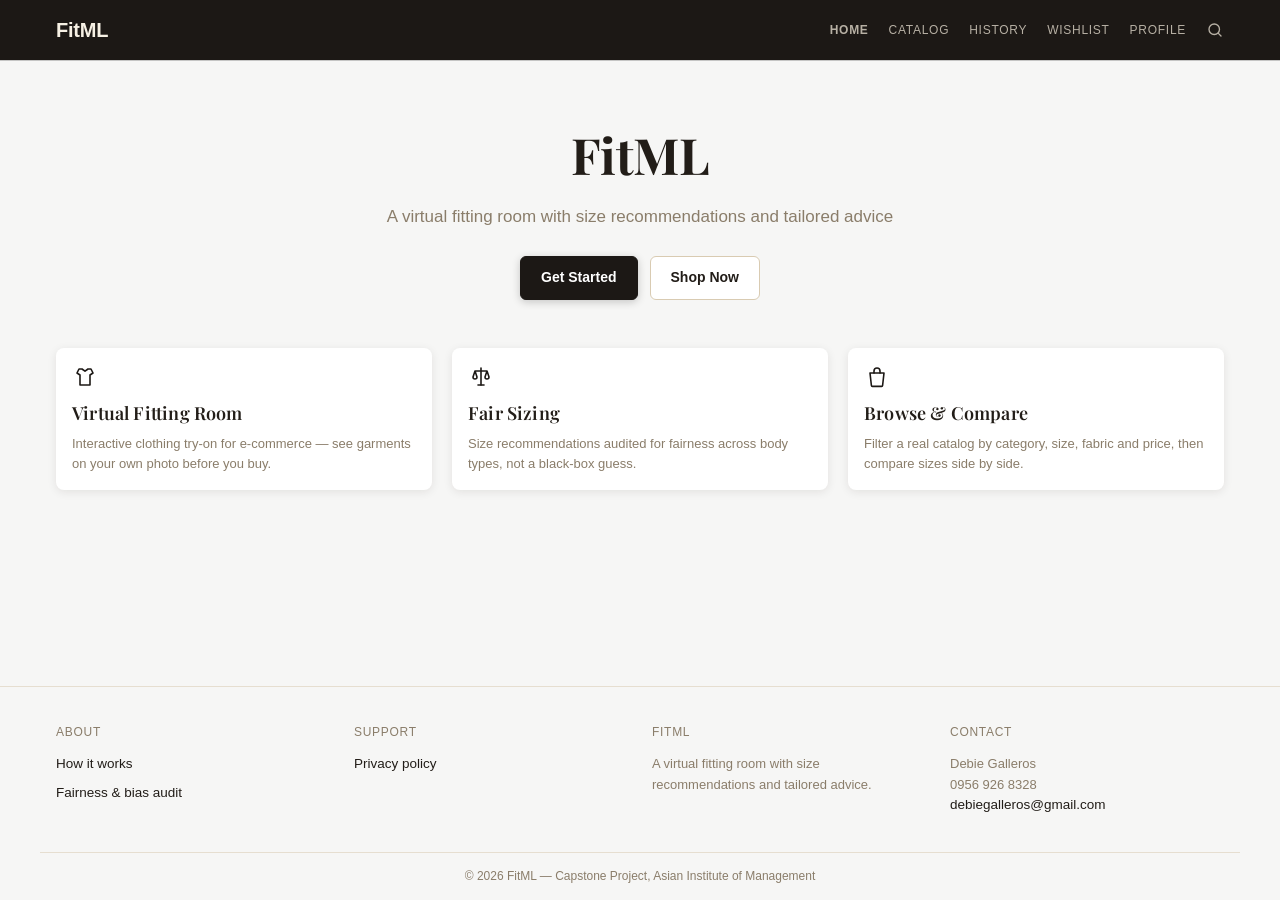
==== frontend/index.html @ 4f7b2091 "Nav polish: bold-not-maroon active state, icon-only search, reordered Active nav link (and the item-" ====
<!DOCTYPE html>
<html lang="en">
<head>
<meta charset="UTF-8">
<meta name="viewport" content="width=device-width, initial-scale=1.0">
<link rel="preconnect" href="https://fonts.googleapis.com">
<link rel="preconnect" href="https://fonts.gstatic.com" crossorigin>
<link href="https://fonts.googleapis.com/css2?family=Playfair+Display:ital,wght@0,600;0,700;1,500;1,600&display=swap" rel="stylesheet">
<title>FitML — Virtual Fitting Room</title>
<link rel="stylesheet" href="css/style.css?v=17">
</head>
<body data-page="landing">

<header class="site-header" id="site-header"></header>

<main>
  <section class="hero container">
    <h1>FitML</h1>
    <p class="tagline">A virtual fitting room with size recommendations and tailored advice</p>
    <div class="hero-actions">
      <a href="profile.html" class="btn btn-primary">Get Started</a>
      <a href="catalog.html" class="btn">Shop Now</a>
    </div>
  </section>

  <section class="container">
    <div class="feature-grid">
      <div class="card feature-card">
        <div class="icon" aria-hidden="true">
          <svg viewBox="0 0 24 24" fill="none" stroke="currentColor" stroke-width="1.6" stroke-linecap="round" stroke-linejoin="round"><path d="M6 4h3l3 2.2L15 4h3l2 4-3 2v10H7V10L4 8z"/></svg>
        </div>
        <h3>Virtual Fitting Room</h3>
        <p>Interactive clothing try-on for e-commerce — see garments on your own photo before you buy.</p>
      </div>
      <div class="card feature-card">
        <div class="icon" aria-hidden="true">
          <svg viewBox="0 0 24 24" fill="none" stroke="currentColor" stroke-width="1.6" stroke-linecap="round" stroke-linejoin="round"><path d="M12 3v17M6 6h12M6 6 4 12a2 2 0 0 0 4 0zM18 6l-2 6a2 2 0 0 0 4 0z"/><path d="M9 20h6"/></svg>
        </div>
        <h3>Fair Sizing</h3>
        <p>Size recommendations audited for fairness across body types, not a black-box guess.</p>
      </div>
      <div class="card feature-card">
        <div class="icon" aria-hidden="true">
          <svg viewBox="0 0 24 24" fill="none" stroke="currentColor" stroke-width="1.6" stroke-linecap="round" stroke-linejoin="round"><path d="M5 8h14l-1.4 12.5a1 1 0 0 1-1 .9H7.4a1 1 0 0 1-1-.9z"/><path d="M9 8V6a3 3 0 0 1 6 0v2"/></svg>
        </div>
        <h3>Browse &amp; Compare</h3>
        <p>Filter a real catalog by category, size, fabric and price, then compare sizes side by side.</p>
      </div>
    </div>
  </section>
</main>

<footer class="site-footer" id="site-footer"></footer>

<script src="js/api.js?v=17"></script>
<script src="js/state.js?v=17"></script>
<script src="js/nav.js?v=17"></script>
</body>
</html>
---- frontend/css/style.css ----
/* FitML — shared styles. Quiet-luxury look: near-white grey page background,
   white cards (no border, soft shadow), a charcoal/near-black header bar
   (light text) and deep-charcoal buttons, a maroon accent used sparingly for
   selection states (active swatch ring, selected size pill, recommended
   badge, active nav link) — never for price text, which stays charcoal.
   Upright Playfair Display for editorial headlines, clean sans for UI
   chrome. Reserved blue/amber stay separate for the fit-confidence box.
   Mobile-first. */

:root {
  --border: #e6ded0;
  --border-strong: #d9cbb2;
  --text: #221d18;
  --text-muted: #8a7d6a;
  --bg: #f6f6f5;
  --surface: #ffffff;
  --accent: #1c1815;
  --accent-dark: #000000;
  --accent-soft: #ece2ce;
  --maroon: #5c1a24;
  --maroon-dark: #45131b;
  --maroon-soft: #f2dde0;
  --maroon-light: #d98fa0;
  --header-bg: #1c1815;
  --header-text: #f6f0e4;
  --header-text-muted: #b7b0a4;
  --blue-bg: #e6f0fb;
  --blue-border: #bcd7ff;
  --blue-text: #1746a2;
  --amber-bg: #fff8e6;
  --amber-border: #ffe2a8;
  --amber-text: #7a5b00;
  --label-color: #8a7d6a;
  --label-size: 12px;
  --label-tracking: 0.06em;
  --label-weight: 500;
  --price-color: var(--text);
  --radius: 6px;
  --radius-lg: 8px;
  --shadow-sm: 0 1px 3px rgba(38, 26, 14, 0.07);
  --shadow-md: 0 2px 10px rgba(38, 26, 14, 0.09);
  --shadow-hover: 0 10px 24px rgba(38, 26, 14, 0.15);
  --gap: 16px;
  --max-width: 1200px;
  --font-serif: "Playfair Display", Georgia, "Times New Roman", serif;
}

* { box-sizing: border-box; }

html, body {
  margin: 0;
  padding: 0;
  overflow-x: hidden;
}

body {
  font-family: -apple-system, BlinkMacSystemFont, "Segoe UI", Roboto, Helvetica, Arial, sans-serif;
  color: var(--text);
  background: var(--bg);
  line-height: 1.55;
  min-height: 100vh;
  display: flex;
  flex-direction: column;
}

a { color: var(--accent); text-decoration: none; }
a:hover { text-decoration: underline; }

.container {
  max-width: var(--max-width);
  margin: 0 auto;
  padding: 0 16px;
  width: 100%;
}

/* ---------------------------------------------------------------- header */

.site-header {
  background: var(--header-bg);
  box-shadow: 0 1px 0 rgba(0, 0, 0, 0.2);
  position: sticky;
  top: 0;
  z-index: 50;
}

.header-inner {
  display: flex;
  align-items: center;
  justify-content: space-between;
  height: 60px;
}

.brand {
  font-weight: 800;
  font-size: 20px;
  letter-spacing: -0.01em;
  color: var(--header-text);
}
.brand:hover { text-decoration: none; }

.header-right {
  display: flex;
  align-items: center;
  justify-content: flex-end;
  gap: 12px;
}

.main-nav {
  display: none;
  gap: 20px;
  align-items: center;
}

.main-nav a {
  color: var(--header-text-muted);
  font-size: var(--label-size);
  font-weight: var(--label-weight);
  text-transform: uppercase;
  letter-spacing: var(--label-tracking);
  transition: color 0.12s ease;
}
.main-nav a:hover { color: var(--header-text); }
.nav-search-toggle {
  display: flex;
  align-items: center;
  justify-content: center;
  background: none;
  border: none;
  cursor: pointer;
  padding: 0;
  color: var(--header-text-muted);
  transition: color 0.12s ease;
}
.nav-search-toggle:hover { color: var(--header-text); }

.main-nav a.active {
  color: var(--header-text-muted);
  font-weight: 700;
}

.nav-toggle {
  border: 1px solid rgba(255, 255, 255, 0.25);
  background: none;
  color: var(--header-text);
  border-radius: var(--radius);
  font-size: 18px;
  padding: 6px 10px;
  cursor: pointer;
  min-height: 44px;
  min-width: 44px;
}

.nav-search-wrap {
  display: inline-flex;
  align-items: center;
}
.nav-search-inline {
  display: none;
  align-items: center;
  gap: 6px;
}
.nav-search-wrap.open .nav-search-toggle { display: none; }
.nav-search-wrap.open .nav-search-inline { display: flex; }
.nav-search-inline input {
  width: 140px;
  border: none;
  border-bottom: 1px solid rgba(255, 255, 255, 0.3);
  font-size: 13px;
  padding: 4px 2px;
  background: none;
  color: var(--header-text);
}
.nav-search-inline input::placeholder { color: var(--header-text-muted); }
.nav-search-inline input:focus { outline: none; border-bottom-color: var(--header-text); }
.nav-search-inline .search-close {
  border: none;
  background: none;
  font-size: 16px;
  line-height: 1;
  cursor: pointer;
  color: var(--header-text-muted);
  padding: 4px;
}
.nav-search-inline .search-close:hover { color: var(--header-text); }

.mobile-nav {
  display: none;
  flex-direction: column;
  border-top: 1px solid rgba(255, 255, 255, 0.14);
  padding: 8px 16px 16px;
}
.mobile-nav.open { display: flex; }

.mobile-nav a {
  padding: 10px 0;
  color: var(--header-text-muted);
  font-size: var(--label-size);
  font-weight: var(--label-weight);
  text-transform: uppercase;
  letter-spacing: var(--label-tracking);
  border-bottom: 1px solid rgba(255, 255, 255, 0.14);
  min-height: 44px;
  display: flex;
  align-items: center;
}
.mobile-nav a:last-child { border-bottom: none; }
.mobile-nav a.active { color: var(--header-text-muted); font-weight: 700; }

@media (min-width: 768px) {
  .main-nav { display: flex; align-items: center; }
  .nav-toggle { display: none; }
  .mobile-nav { display: none !important; }
}

/* ---------------------------------------------------------------- footer */

.site-footer {
  margin-top: auto;
  border-top: 1px solid var(--border);
  padding: 36px 0 0;
}

.footer-grid {
  display: grid;
  grid-template-columns: 1fr;
  gap: 24px;
  padding-bottom: 28px;
}
@media (min-width: 640px) {
  .footer-grid { grid-template-columns: repeat(2, 1fr); }
}
@media (min-width: 1000px) {
  .footer-grid { grid-template-columns: repeat(4, 1fr); }
}

.footer-col h4 {
  font-size: var(--label-size);
  font-weight: var(--label-weight);
  text-transform: uppercase;
  letter-spacing: var(--label-tracking);
  color: var(--label-color);
  margin: 0 0 12px;
}
.footer-col a {
  display: block;
  color: var(--text);
  font-size: 13.5px;
  margin-bottom: 8px;
}
.footer-col p {
  color: var(--text-muted);
  font-size: 13px;
  margin: 0;
  line-height: 1.6;
}

.footer-bottom {
  border-top: 1px solid var(--border);
  padding: 14px;
  color: var(--text-muted);
  font-size: 12px;
  text-align: center;
}

main { flex: 1; }

/* ------------------------------------------------------------------ card */

.card {
  background: var(--surface);
  border: none;
  border-radius: var(--radius-lg);
  box-shadow: var(--shadow-md);
  padding: 18px;
}

/* ---------------------------------------------------------------- button */

.btn {
  display: inline-flex;
  align-items: center;
  justify-content: center;
  gap: 6px;
  border: 1px solid var(--border-strong);
  background: var(--surface);
  color: var(--text);
  border-radius: var(--radius);
  padding: 10px 20px;
  font-size: 14px;
  font-weight: 600;
  cursor: pointer;
  min-height: 44px;
  text-decoration: none;
  transition: transform 0.12s ease, box-shadow 0.12s ease, background-color 0.12s ease, border-color 0.12s ease;
}
.btn:hover {
  border-color: var(--text-muted);
  text-decoration: none;
  transform: translateY(-1px);
  box-shadow: var(--shadow-sm);
}

.btn-primary {
  background: var(--accent);
  border-color: var(--accent);
  color: #fff;
  box-shadow: 0 2px 8px rgba(0, 0, 0, 0.2);
}
.btn-primary:hover {
  background: var(--accent-dark);
  border-color: var(--accent-dark);
  box-shadow: 0 6px 16px rgba(0, 0, 0, 0.28);
}

.btn-block { width: 100%; }

.btn:disabled {
  opacity: 0.55;
  cursor: not-allowed;
  transform: none;
}

/* ------------------------------------------------------------------ hero */

.hero {
  text-align: center;
  padding: 56px 16px 44px;
}
.hero h1 {
  font-family: var(--font-serif);
  font-size: 38px;
  font-weight: 700;
  letter-spacing: -0.01em;
  margin: 0 0 10px;
}
.hero p.tagline {
  font-size: 17px;
  color: var(--text-muted);
  max-width: 560px;
  margin: 0 auto 26px;
}
.hero-actions {
  display: flex;
  gap: 12px;
  justify-content: center;
  flex-wrap: wrap;
}

@media (min-width: 768px) {
  .hero h1 { font-size: 50px; }
}

/* ------------------------------------------------------------ feature grid */

.feature-grid {
  display: grid;
  grid-template-columns: 1fr;
  gap: 16px;
  padding: 4px 0 48px;
}

@media (min-width: 768px) {
  .feature-grid { grid-template-columns: repeat(3, 1fr); gap: 20px; }
}

.feature-card {
  text-align: left;
  padding: 16px;
}
.feature-card .icon {
  color: var(--accent);
  width: 26px;
  height: 26px;
  display: flex;
  align-items: center;
  justify-content: center;
  margin-bottom: 10px;
}
.feature-card .icon svg { width: 24px; height: 24px; display: block; }
.feature-card h3 {
  margin: 0 0 6px;
  font-family: var(--font-serif);
  font-size: 18px;
  font-weight: 600;
  letter-spacing: 0.01em;
}
.feature-card p { margin: 0; color: var(--text-muted); font-size: 13px; line-height: 1.55; }


/* --------------------------------------------------------------- sections */

.section {
  padding: 16px 0 32px;
}
.section h2 {
  font-family: var(--font-serif);
  font-size: 21px;
  font-weight: 700;
  letter-spacing: 0.01em;
  margin-bottom: 10px;
}
.section p {
  font-size: 14px;
  line-height: 1.6;
  color: var(--text);
}
.section-list {
  margin: 10px 0 0;
  padding-left: 20px;
}
.section-list li {
  font-size: 14px;
  line-height: 1.6;
  color: var(--text);
  margin-bottom: 5px;
}
.section + .section {
  border-top: 1px solid var(--border);
}

/* ------------------------------------------------------------- about bands */

.about-band { background: var(--bg); }
.about-band-alt { background: var(--surface); }
.about-band .section { padding: 40px 0; }
.about-band .section + .section { border-top: none; }

.pull-stat {
  display: flex;
  align-items: baseline;
  gap: 16px;
  margin: 18px 0 6px;
  flex-wrap: wrap;
}
.pull-stat-num {
  font-family: var(--font-serif);
  font-weight: 700;
  font-size: 24px;
  color: var(--maroon);
  line-height: 1;
}
.pull-stat-label {
  font-size: 13px;
  color: var(--text-muted);
  max-width: 320px;
}
@media (min-width: 768px) {
  .pull-stat-num { font-size: 30px; }
}

/* ----------------------------------------------------------------- forms */

.profile-section {
  max-width: 720px;
  margin: 0 auto;
}
.profile-section h2 { font-size: 18px; margin-bottom: 6px; }
.profile-section > p { font-size: 12.5px; margin: 0 0 16px; }
.profile-section .field label { font-size: 12px; }
.profile-section .field input,
.profile-section .field select { font-size: 13px; min-height: 44px; }
.profile-section .hint { font-size: 11.5px; }
.profile-section .btn { font-size: 13px; padding: 8px 16px; min-height: 44px; }
.profile-section .consent-note { font-size: 11.5px; }

.form-section {
  border: none;
  padding: 0;
  margin: 0 0 14px;
  min-width: 0;
}
.form-section legend {
  display: block;
  font-size: var(--label-size);
  font-weight: var(--label-weight);
  text-transform: uppercase;
  letter-spacing: var(--label-tracking);
  color: var(--label-color);
  width: 100%;
  padding-bottom: 5px;
  margin-bottom: 10px;
  border-bottom: 1px solid var(--border);
}

.visually-hidden {
  position: absolute;
  width: 1px;
  height: 1px;
  overflow: hidden;
  clip: rect(0 0 0 0);
  white-space: nowrap;
}

.field {
  margin-bottom: 10px;
}
.field label {
  display: block;
  font-size: 13px;
  font-weight: 600;
  margin-bottom: 4px;
}
.field .hint {
  display: block;
  font-weight: 400;
  color: var(--text-muted);
  font-size: 12px;
  margin-top: 3px;
}
.field input[type="text"],
.field input[type="number"],
.field select,
.field textarea {
  width: 100%;
  padding: 10px 14px;
  border: 1px solid var(--border-strong);
  border-radius: var(--radius);
  font-size: 14px;
  min-height: 44px;
  background: var(--surface);
  color: var(--text);
}
.field input:focus, .field select:focus, .field textarea:focus {
  outline: 2px solid var(--accent);
  outline-offset: 1px;
}

.field-row {
  display: grid;
  grid-template-columns: 1fr;
  gap: 10px;
}
.field-row.two-col { grid-template-columns: 1fr 1fr; }
@media (min-width: 640px) {
  .field-row { gap: 14px; }
  .field-row.three-col { grid-template-columns: 1fr 1fr 1fr; }
}

.toggle-group {
  display: flex;
  border: 1px solid var(--border-strong);
  border-radius: var(--radius);
  overflow: hidden;
  width: fit-content;
  margin-bottom: 12px;
}
.toggle-group button {
  border: none;
  background: var(--surface);
  padding: 8px 16px;
  font-size: 12.5px;
  font-weight: 600;
  cursor: pointer;
  min-height: 44px;
  color: var(--text-muted);
}
.toggle-group button.active {
  background: var(--accent);
  color: #fff;
}

.unit-toggle {
  display: inline-flex;
  border: 1px solid var(--border-strong);
  border-radius: 999px;
  overflow: hidden;
  margin-left: 8px;
  vertical-align: middle;
}
.unit-toggle button {
  border: none;
  background: var(--surface);
  padding: 2px 10px;
  font-size: 10.5px;
  font-weight: 600;
  color: var(--text-muted);
  cursor: pointer;
}
.unit-toggle button.active {
  background: var(--accent-soft);
  color: var(--accent);
}

.photo-upload-actions {
  display: flex;
  gap: 10px;
  flex-wrap: wrap;
  justify-content: center;
}
.photo-upload-actions .btn { flex: 1 1 auto; min-width: 140px; }
.file-drop input[type="file"] { display: none; }

.checkbox-row {
  display: flex;
  flex-direction: row;
  flex-wrap: nowrap;
  align-items: center;
  gap: 8px;
  margin-top: 4px;
}
.checkbox-row input { margin: 0; width: 18px; height: 18px; flex-shrink: 0; accent-color: var(--accent); }
.checkbox-row label { display: inline; font-size: 13px; font-weight: 400; margin: 0; }

.file-drop {
  border: 1px dashed var(--border-strong);
  border-radius: var(--radius);
  padding: 12px;
  text-align: center;
  background: var(--bg);
}
.file-drop img.preview {
  max-width: 100%;
  max-height: 280px;
  border-radius: var(--radius);
  margin-top: 12px;
}

.error-text {
  color: #b42318;
  font-size: 13px;
  margin-top: 8px;
}
.success-text {
  color: #067647;
  font-size: 13px;
  margin-top: 8px;
}

.consent-note {
  font-size: 11.5px;
  color: var(--text-muted);
  background: var(--bg);
  border: 1px solid var(--border);
  border-radius: var(--radius);
  padding: 8px 10px;
  margin-bottom: 10px;
}

.accordion-section + .checkbox-row,
.accordion-section + .consent-note {
  margin-top: 12px;
}

/* --------------------------------------------------------------- catalog */

.catalog-layout {
  padding: 20px 0 48px;
}

.category-tabs {
  display: flex;
  gap: 14px;
  overflow-x: auto;
  white-space: nowrap;
  padding-bottom: 10px;
  margin-bottom: 12px;
  border-bottom: 1px solid var(--border);
  -webkit-overflow-scrolling: touch;
  scrollbar-width: none;
}
.category-tabs::-webkit-scrollbar { display: none; }
.category-tab {
  background: none;
  border: none;
  padding: 4px 0;
  font-size: 11px;
  font-weight: var(--label-weight);
  text-transform: uppercase;
  letter-spacing: 0.04em;
  color: var(--label-color);
  cursor: pointer;
  flex-shrink: 0;
}
.category-tab.active {
  color: var(--text);
  font-weight: 700;
  border-bottom: 2px solid var(--text);
}

.catalog-gender-nav {
  display: flex;
  gap: 18px;
  padding: 12px 16px;
}
.gender-tab {
  background: none;
  border: none;
  padding: 2px 0;
  font-size: 12px;
  font-weight: 700;
  text-transform: uppercase;
  letter-spacing: var(--label-tracking);
  color: var(--label-color);
  cursor: pointer;
}
.gender-tab.active { color: var(--text); }

.catalog-toolbar {
  display: flex;
  align-items: center;
  justify-content: space-between;
  margin-bottom: 14px;
  gap: 12px;
  flex-wrap: wrap;
}
.toolbar-left {
  display: flex;
  align-items: center;
  gap: 16px;
}
.filter-order-link {
  background: none;
  border: none;
  padding: 0;
  cursor: pointer;
  font-size: var(--label-size);
  font-weight: var(--label-weight);
  text-transform: uppercase;
  letter-spacing: var(--label-tracking);
  color: var(--label-color);
  text-decoration: underline;
}
.item-count {
  font-size: 12px;
  color: var(--text-muted);
}

.density-toggle {
  display: flex;
  gap: 2px;
  border: 1px solid var(--border-strong);
  border-radius: var(--radius);
  padding: 3px;
}
.density-btn {
  border: none;
  background: none;
  width: 32px;
  height: 32px;
  border-radius: 4px;
  display: flex;
  align-items: center;
  justify-content: center;
  color: var(--text-muted);
  cursor: pointer;
}
.density-btn svg { width: 15px; height: 15px; }
.density-btn:hover { background: var(--bg); }
.density-btn.active { background: var(--accent-soft); color: var(--accent); }

.catalog-grid {
  display: grid;
  grid-template-columns: repeat(2, 1fr);
  gap: 10px;
}
@media (min-width: 900px) {
  .catalog-grid { grid-template-columns: repeat(3, 1fr); gap: 12px; }
}
@media (min-width: 1280px) {
  .catalog-grid { grid-template-columns: repeat(4, 1fr); gap: 14px; }
}
@media (min-width: 640px) {
  .catalog-grid.density-1 { grid-template-columns: repeat(1, 1fr) !important; }
  .catalog-grid.density-2 { grid-template-columns: repeat(2, 1fr) !important; }
  .catalog-grid.density-4 { grid-template-columns: repeat(4, 1fr) !important; }
  .catalog-grid.density-1 .item-card { max-width: 420px; margin: 0 auto; width: 100%; }
}

.item-card {
  position: relative;
  display: flex;
  flex-direction: column;
  overflow: hidden;
  padding: 0;
  transition: transform 0.15s ease, box-shadow 0.15s ease;
}
.item-card:hover {
  transform: translateY(-2px);
  box-shadow: var(--shadow-hover);
}
.item-card .thumb-wrap {
  position: relative;
  width: 100%;
  aspect-ratio: 4 / 5;
  background: var(--surface);
  overflow: hidden;
}
.item-card .thumb-silhouette {
  position: absolute;
  inset: 0;
  width: 100%;
  height: 100%;
  object-fit: contain;
  padding: 6%;
  box-sizing: border-box;
  opacity: 0;
  transition: opacity 0.15s ease;
}
.item-card .thumb-wrap.showing-cutout .thumb-silhouette { opacity: 1; }
.item-card .thumb {
  position: relative;
  z-index: 1;
  display: block;
  width: 100%;
  height: 100%;
  object-fit: contain;
  padding: 8%;
  box-sizing: border-box;
}
.item-card .thumb-wrap.showing-cutout .thumb {
  padding: 6%;
  background: transparent;
}
.wishlist-heart {
  position: absolute;
  top: 10px;
  right: 10px;
  z-index: 2;
  width: 30px;
  height: 30px;
  border: none;
  border-radius: 50%;
  background: rgba(255, 255, 255, 0.85);
  color: var(--text-muted);
  font-size: 16px;
  display: flex;
  align-items: center;
  justify-content: center;
  cursor: pointer;
  box-shadow: var(--shadow-sm);
}
.wishlist-heart.active { color: #c0392b; }
.item-card .item-body {
  padding: 10px 12px 12px;
  display: flex;
  flex-direction: column;
  gap: 4px;
  flex: 1;
}
.item-card .brand-name {
  font-size: 11px;
  font-weight: var(--label-weight);
  text-transform: uppercase;
  letter-spacing: var(--label-tracking);
  color: var(--label-color);
}
.title-row {
  display: flex;
  align-items: flex-start;
  justify-content: space-between;
  gap: 8px;
}
.item-card .product-name {
  font-size: 12.5px;
  font-weight: 600;
  line-height: 1.35;
  color: var(--text);
  flex: 1;
  display: -webkit-box;
  -webkit-line-clamp: 2;
  -webkit-box-orient: vertical;
  overflow: hidden;
}
@media (min-width: 640px) {
  .item-card .product-name { -webkit-line-clamp: 1; }
}
.item-card .fabric-desc {
  font-size: 11px;
  color: var(--text-muted);
}
.item-card .price {
  font-size: 12.5px;
  font-weight: 700;
  margin-top: 2px;
  color: var(--price-color);
}
.item-card .price-was {
  color: var(--text-muted);
  text-decoration: line-through;
  font-weight: 500;
  margin-right: 6px;
}
.expand-btn {
  flex-shrink: 0;
  width: 24px;
  height: 24px;
  border: 1px solid var(--border-strong);
  border-radius: 50%;
  background: var(--surface);
  color: var(--text);
  font-size: 15px;
  line-height: 1;
  display: flex;
  align-items: center;
  justify-content: center;
  cursor: pointer;
}
.expand-btn:hover { background: var(--bg); }

.details-panel {
  border-top: 1px solid var(--border);
  padding: 4px 12px 12px;
}
.details-fixed { padding: 10px 2px 4px; }
.details-fixed h4 {
  font-size: var(--label-size);
  font-weight: var(--label-weight);
  text-transform: uppercase;
  letter-spacing: var(--label-tracking);
  color: var(--label-color);
  margin: 0 0 8px;
}
.details-panel .accordion-panel-inner p {
  font-size: 13px;
  line-height: 1.55;
  color: var(--text);
  margin: 0 0 8px;
}
.details-panel .accordion-panel-inner p:last-child { margin-bottom: 0; }

.size-chart-table {
  width: 100%;
  border-collapse: collapse;
  font-size: 12.5px;
}
.size-chart-table th, .size-chart-table td {
  text-align: left;
  padding: 6px 8px;
  border-bottom: 1px solid var(--border);
}
.size-chart-table th {
  color: var(--label-color);
  font-weight: var(--label-weight);
  text-transform: uppercase;
  font-size: 10.5px;
  letter-spacing: var(--label-tracking);
}
.item-card .size-chips {
  display: flex;
  flex-wrap: wrap;
  gap: 4px;
  margin: 4px 0;
}
.chip {
  font-size: 10px;
  font-weight: 600;
  border: 1px solid var(--border);
  background: var(--bg);
  border-radius: 999px;
  padding: 2px 8px;
  color: var(--text-muted);
}
.item-card .btn { margin-top: 8px; }

.empty-state {
  grid-column: 1 / -1;
  text-align: center;
  color: var(--text-muted);
  padding: 40px 16px;
}

/* ------------------------------------------------------------ swatch dots */

.swatch-row {
  display: flex;
  flex-wrap: wrap;
  gap: 6px;
  margin-top: 4px;
}
.swatch-dot {
  width: 17px;
  height: 17px;
  border-radius: 50%;
  background: var(--swatch-color, #ccc);
  border: 2px solid var(--surface);
  box-shadow: 0 0 0 1px var(--border-strong);
  cursor: pointer;
  padding: 0;
  flex-shrink: 0;
}
.swatch-dot.active { box-shadow: 0 0 0 2px var(--maroon); }

/* ------------------------------------------------------- filter drawer */

.drawer-overlay {
  position: fixed;
  inset: 0;
  background: rgba(0, 0, 0, 0.35);
  z-index: 90;
  display: none;
}
.drawer-overlay.open { display: block; }

.filters-drawer {
  position: fixed;
  top: 0;
  right: 0;
  bottom: 0;
  width: 90%;
  max-width: 400px;
  background: var(--surface);
  z-index: 95;
  display: flex;
  flex-direction: column;
  transform: translateX(100%);
  transition: transform 0.25s ease;
  box-shadow: -8px 0 28px rgba(0, 0, 0, 0.15);
}
.filters-drawer.open { transform: translateX(0); }

.drawer-header {
  display: flex;
  align-items: center;
  justify-content: space-between;
  padding: 16px 20px;
  border-bottom: 1px solid var(--border);
  flex-shrink: 0;
}
.drawer-header h3 { margin: 0; font-size: 16px; font-weight: 700; }
.drawer-header .drawer-close {
  border: none;
  background: var(--bg);
  width: 34px;
  height: 34px;
  border-radius: 50%;
  font-size: 17px;
  line-height: 1;
  cursor: pointer;
  display: flex;
  align-items: center;
  justify-content: center;
}

.drawer-body {
  flex: 1;
  overflow-y: auto;
  padding: 6px 20px;
}

.drawer-footer {
  flex-shrink: 0;
  padding: 14px 20px 18px;
  border-top: 1px solid var(--border);
  text-align: center;
}
.drawer-footer .clear-filters-link {
  display: block;
  width: 100%;
  background: none;
  border: none;
  color: var(--text-muted);
  font-size: 13px;
  font-weight: 600;
  text-decoration: underline;
  cursor: pointer;
  padding: 12px 0 0;
}

.accordion-section {
  border-bottom: 1px solid var(--border);
}
.accordion-header {
  width: 100%;
  display: flex;
  align-items: center;
  justify-content: space-between;
  background: none;
  border: none;
  padding: 14px 0;
  font-size: var(--label-size);
  font-weight: var(--label-weight);
  text-transform: uppercase;
  letter-spacing: var(--label-tracking);
  color: var(--label-color);
  cursor: pointer;
}
.accordion-header .chev { color: var(--text-muted); transition: transform 0.2s ease; font-size: 11px; }
.accordion-section.open .accordion-header .chev { transform: rotate(180deg); }

.accordion-panel {
  max-height: 0;
  overflow: hidden;
  transition: max-height 0.25s ease;
}
.accordion-section.open .accordion-panel { max-height: 600px; }
.accordion-panel-inner { padding: 2px 0 16px; }

.radio-line {
  display: flex;
  align-items: center;
  gap: 8px;
  font-size: 13px;
  padding: 5px 0;
  cursor: pointer;
}
.radio-line input { accent-color: var(--accent); }

.pill-group {
  display: flex;
  flex-wrap: wrap;
  gap: 8px;
}
.pill {
  border: 1px solid var(--border-strong);
  background: var(--surface);
  border-radius: 999px;
  padding: 6px 15px;
  font-size: 12.5px;
  font-weight: 600;
  cursor: pointer;
  min-height: 34px;
  transition: background-color 0.12s ease, border-color 0.12s ease, color 0.12s ease;
}
.pill.active {
  background: var(--maroon-soft);
  border-color: var(--maroon);
  color: var(--maroon);
}

.drawer-select {
  width: 100%;
  padding: 10px 14px;
  border: 1px solid var(--border-strong);
  border-radius: var(--radius);
  font-size: 13.5px;
  min-height: 44px;
  background: var(--surface);
  color: var(--text);
}

.color-swatch-grid {
  display: grid;
  grid-template-columns: repeat(2, 1fr);
  gap: 6px;
}
.color-option {
  display: flex;
  align-items: center;
  gap: 10px;
  padding: 8px 10px;
  border: 1px solid transparent;
  border-radius: var(--radius);
  cursor: pointer;
  font-size: 12px;
  font-weight: 600;
  color: var(--text);
  background: none;
  text-align: left;
}
.color-option:hover { background: var(--bg); }
.color-option.selected {
  background: var(--maroon-soft);
  border-color: var(--maroon);
  color: var(--maroon);
}
.color-option .swatch-box {
  width: 19px;
  height: 19px;
  border-radius: 5px;
  background: var(--swatch-color, #ccc);
  box-shadow: 0 0 0 1px var(--border-strong);
  flex-shrink: 0;
}

.price-range-inputs {
  display: grid;
  grid-template-columns: 1fr 1fr;
  gap: 10px;
}
.price-range-inputs input {
  width: 100%;
  padding: 10px 14px;
  border: 1px solid var(--border-strong);
  border-radius: var(--radius);
  font-size: 13.5px;
  min-height: 44px;
  background: var(--surface);
  color: var(--text);
}

/* ------------------------------------------------------------- utilities */

.text-muted { color: var(--text-muted); }
.mt-0 { margin-top: 0; }
.center { text-align: center; }
.loading { color: var(--text-muted); padding: 32px; text-align: center; }

/* -------------------------------------------------------------- item detail */

.item-detail { padding: 20px 0 56px; }
.item-detail-grid {
  display: grid;
  grid-template-columns: 1fr;
  gap: 24px;
}
@media (min-width: 900px) {
  .item-detail-grid { grid-template-columns: 1fr 1fr; gap: 40px; align-items: start; }
}

.item-hero-wrap {
  position: relative;
  background: #ffffff;
  overflow: hidden;
  aspect-ratio: 3 / 4;
}
.item-hero-wrap img {
  position: absolute;
  inset: 0;
  width: 100%;
  height: 100%;
  object-fit: contain;
  padding: 6%;
  box-sizing: border-box;
}
.item-hero-wrap .item-hero-silhouette { opacity: 0; }
.item-hero-wrap.showing-cutout .item-hero-silhouette { opacity: 1; }
.item-hero-loading {
  position: absolute;
  inset: 0;
  display: flex;
  align-items: center;
  justify-content: center;
  background: rgba(251, 251, 250, 0.85);
  font-size: 13px;
  color: var(--text-muted);
  text-align: center;
  padding: 20px;
}

.item-swatch-row { display: flex; gap: 8px; margin-top: 12px; flex-wrap: wrap; }

.item-info .brand-name {
  font-size: var(--label-size);
  font-weight: var(--label-weight);
  text-transform: uppercase;
  letter-spacing: var(--label-tracking);
  color: var(--label-color);
}
.item-info h1 { font-size: 21px; font-weight: 700; margin: 6px 0 8px; letter-spacing: -0.01em; }
.item-info .price { font-size: 17px; font-weight: 700; color: var(--price-color); margin-bottom: 12px; }
.item-info .meta-line { font-size: 13px; color: var(--text-muted); margin-bottom: 4px; }
.item-info .description { font-size: 13.5px; line-height: 1.6; margin: 14px 0; color: var(--text); }

.size-select-label {
  font-size: var(--label-size);
  font-weight: var(--label-weight);
  text-transform: uppercase;
  letter-spacing: var(--label-tracking);
  color: var(--label-color);
  margin: 16px 0 8px;
  display: block;
}
.size-pill-row { display: flex; flex-wrap: wrap; gap: 10px 8px; }
.size-pill { position: relative; }
.size-pill.recommended::after {
  content: "Recommended";
  position: absolute;
  top: -9px;
  left: 50%;
  transform: translateX(-50%);
  font-size: 9px;
  font-weight: 700;
  background: var(--accent);
  color: #fff;
  padding: 1px 6px;
  border-radius: 999px;
  white-space: nowrap;
}

.confidence-box {
  border-radius: var(--radius);
  padding: 14px 16px;
  margin: 16px 0;
  font-size: 13.5px;
  line-height: 1.55;
}
.confidence-box.blue { background: var(--blue-bg); border: 1px solid var(--blue-border); color: var(--blue-text); }
.confidence-box.amber { background: var(--amber-bg); border: 1px solid var(--amber-border); color: var(--amber-text); }
.confidence-box strong { font-weight: 700; }

.advice-block { margin-top: 20px; padding-top: 16px; border-top: 1px solid var(--border); }
.advice-block h3 {
  font-size: var(--label-size);
  text-transform: uppercase;
  letter-spacing: var(--label-tracking);
  color: var(--label-color);
  font-weight: var(--label-weight);
  margin: 0 0 10px;
}
.advice-block p { font-size: 13.5px; line-height: 1.6; margin: 0 0 10px; }

.no-profile-note {
  background: var(--bg);
  border: 1px solid var(--border);
  border-radius: var(--radius);
  padding: 14px 16px;
  font-size: 13px;
  color: var(--text-muted);
  margin-top: 14px;
}
.no-profile-note a { font-weight: 600; }

.item-actions { display: flex; gap: 10px; flex-wrap: wrap; margin-top: 18px; }
.item-actions .btn { flex: 1 1 auto; min-width: 160px; }

/* ------------------------------------------------------------------ history */

.history-layout { padding: 20px 0 56px; }
.history-title {
  font-family: var(--font-serif);
  font-size: 26px;
  font-weight: 700;
  margin: 0 0 4px;
  letter-spacing: -0.01em;
}
.history-subtitle { font-size: 13.5px; margin: 0 0 18px; }
.history-grid { display: grid; grid-template-columns: 1fr; gap: 14px; }
@media (min-width: 700px) { .history-grid { grid-template-columns: repeat(2, 1fr); } }
@media (min-width: 1100px) { .history-grid { grid-template-columns: repeat(3, 1fr); } }

.history-card { display: flex; gap: 14px; padding: 14px; }
.history-card img {
  width: 84px;
  height: 104px;
  object-fit: cover;
  border-radius: var(--radius);
  background: var(--surface);
  flex-shrink: 0;
}
.history-card .history-body { flex: 1; min-width: 0; }
.history-card .history-brand {
  font-size: 11px;
  text-transform: uppercase;
  letter-spacing: var(--label-tracking);
  color: var(--label-color);
}
.history-card .history-name { font-size: 13.5px; font-weight: 600; margin: 2px 0 4px; line-height: 1.3; }
.history-card .history-meta { font-size: 12px; color: var(--text-muted); margin-bottom: 2px; }
.history-card .history-date { font-size: 11px; color: var(--text-muted); margin-top: 4px; }
.history-badge {
  display: inline-block;
  font-size: 10.5px;
  font-weight: 600;
  padding: 2px 8px;
  border-radius: 999px;
  margin-top: 4px;
}
.history-badge.blue { background: var(--blue-bg); color: var(--blue-text); }
.history-badge.amber { background: var(--amber-bg); color: var(--amber-text); }
.history-card .history-actions { margin-top: 8px; }
.history-card .history-actions a { font-size: 12px; font-weight: 600; }
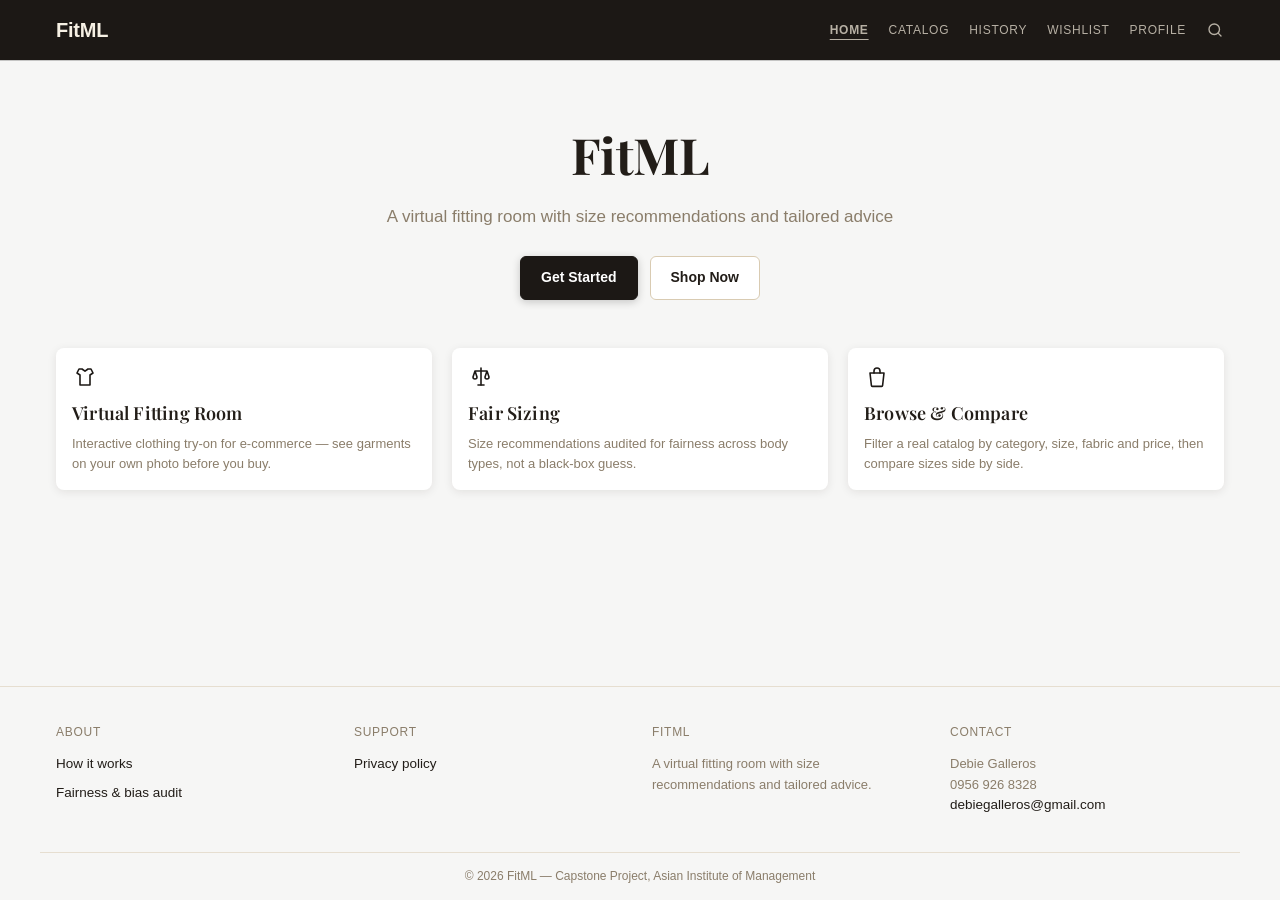
==== commit f9bbd1a9: "Make active nav link more visibly bold Weight 700 read too similar to the sibling links at this smal" ====
--- a/frontend/index.html
+++ b/frontend/index.html
@@ -7,7 +7,7 @@
 <link rel="preconnect" href="https://fonts.gstatic.com" crossorigin>
 <link href="https://fonts.googleapis.com/css2?family=Playfair+Display:ital,wght@0,600;0,700;1,500;1,600&display=swap" rel="stylesheet">
 <title>FitML — Virtual Fitting Room</title>
-<link rel="stylesheet" href="css/style.css?v=17">
+<link rel="stylesheet" href="css/style.css?v=18">
 </head>
 <body data-page="landing">
 
@@ -52,8 +52,8 @@
 
 <footer class="site-footer" id="site-footer"></footer>
 
-<script src="js/api.js?v=17"></script>
-<script src="js/state.js?v=17"></script>
-<script src="js/nav.js?v=17"></script>
+<script src="js/api.js?v=18"></script>
+<script src="js/state.js?v=18"></script>
+<script src="js/nav.js?v=18"></script>
 </body>
 </html>
--- a/frontend/css/style.css
+++ b/frontend/css/style.css
@@ -135,7 +135,9 @@
 
 .main-nav a.active {
   color: var(--header-text-muted);
-  font-weight: 700;
+  font-weight: 800;
+  text-decoration: underline;
+  text-underline-offset: 5px;
 }
 
 .nav-toggle {
@@ -204,7 +206,7 @@
   align-items: center;
 }
 .mobile-nav a:last-child { border-bottom: none; }
-.mobile-nav a.active { color: var(--header-text-muted); font-weight: 700; }
+.mobile-nav a.active { color: var(--header-text-muted); font-weight: 800; text-decoration: underline; text-underline-offset: 3px; }
 
 @media (min-width: 768px) {
   .main-nav { display: flex; align-items: center; }
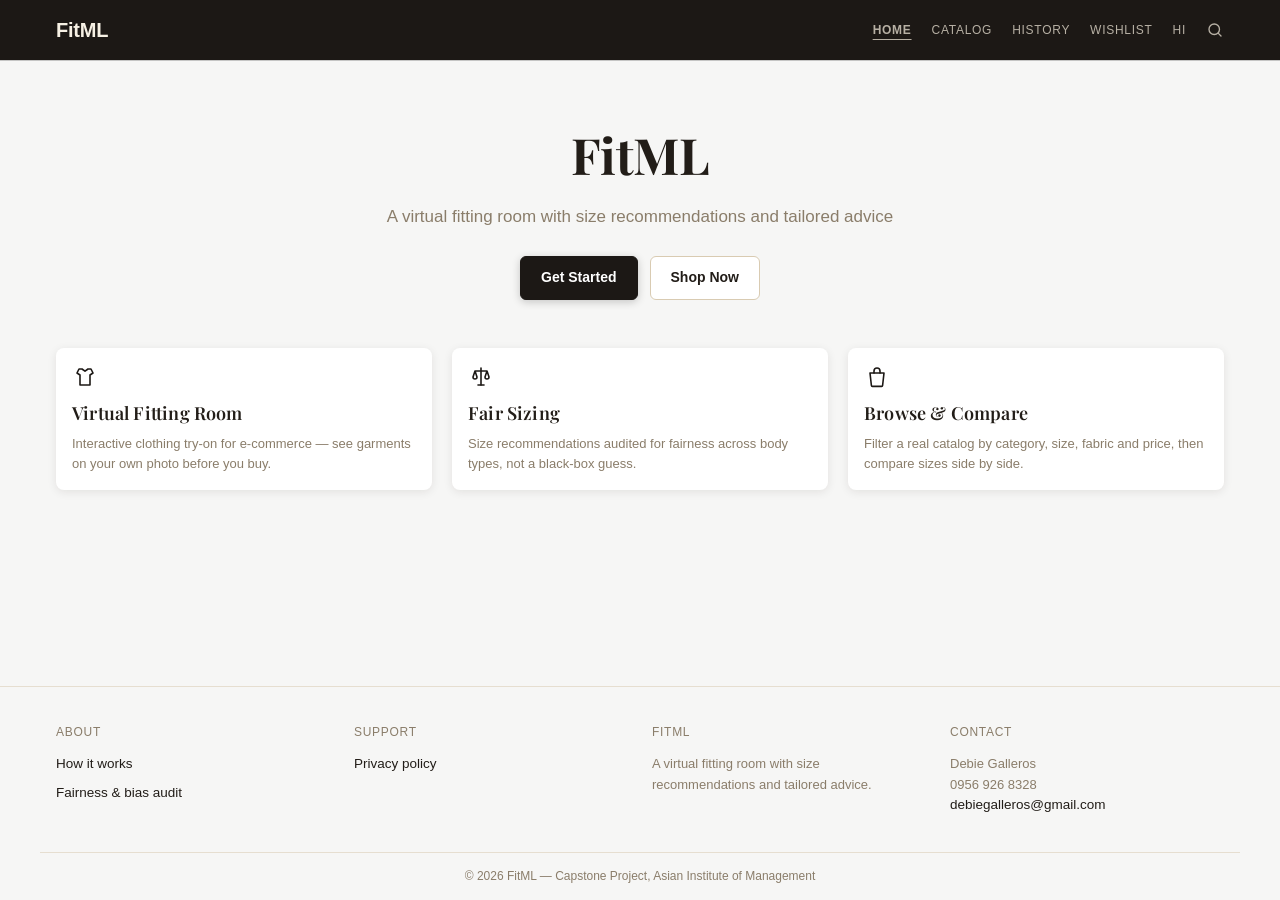
==== commit f3c30119: "Remove preview silhouettes entirely; nav says "Hi" without a name User review called the grey body s" ====
--- a/frontend/index.html
+++ b/frontend/index.html
@@ -7,7 +7,7 @@
 <link rel="preconnect" href="https://fonts.gstatic.com" crossorigin>
 <link href="https://fonts.googleapis.com/css2?family=Playfair+Display:ital,wght@0,600;0,700;1,500;1,600&display=swap" rel="stylesheet">
 <title>FitML — Virtual Fitting Room</title>
-<link rel="stylesheet" href="css/style.css?v=18">
+<link rel="stylesheet" href="css/style.css?v=23">
 </head>
 <body data-page="landing">
 
@@ -52,8 +52,8 @@
 
 <footer class="site-footer" id="site-footer"></footer>
 
-<script src="js/api.js?v=18"></script>
-<script src="js/state.js?v=18"></script>
-<script src="js/nav.js?v=18"></script>
+<script src="js/api.js?v=23"></script>
+<script src="js/state.js?v=23"></script>
+<script src="js/nav.js?v=23"></script>
 </body>
 </html>
--- a/frontend/css/style.css
+++ b/frontend/css/style.css
@@ -787,21 +787,8 @@
   background: var(--surface);
   overflow: hidden;
 }
-.item-card .thumb-silhouette {
-  position: absolute;
-  inset: 0;
-  width: 100%;
-  height: 100%;
-  object-fit: contain;
-  padding: 6%;
-  box-sizing: border-box;
-  opacity: 0;
-  transition: opacity 0.15s ease;
-}
-.item-card .thumb-wrap.showing-cutout .thumb-silhouette { opacity: 1; }
 .item-card .thumb {
   position: relative;
-  z-index: 1;
   display: block;
   width: 100%;
   height: 100%;
@@ -903,6 +890,7 @@
   border-top: 1px solid var(--border);
   padding: 4px 12px 12px;
 }
+.item-info .details-panel { margin-top: 24px; padding: 4px 0 12px; }
 .details-fixed { padding: 10px 2px 4px; }
 .details-fixed h4 {
   font-size: var(--label-size);
@@ -951,6 +939,15 @@
   border-radius: 999px;
   padding: 2px 8px;
   color: var(--text-muted);
+}
+/* Item-page "Sizes" chips are buttons that select the size (kept in sync
+   with the main pill row) */
+button.size-chip { cursor: pointer; font-family: inherit; padding: 4px 10px; }
+button.size-chip:hover { border-color: var(--text-muted); }
+button.size-chip.active {
+  background: var(--maroon-soft);
+  border-color: var(--maroon);
+  color: var(--maroon);
 }
 .item-card .btn { margin-top: 8px; }
 
@@ -1214,8 +1211,6 @@
   padding: 6%;
   box-sizing: border-box;
 }
-.item-hero-wrap .item-hero-silhouette { opacity: 0; }
-.item-hero-wrap.showing-cutout .item-hero-silhouette { opacity: 1; }
 .item-hero-loading {
   position: absolute;
   inset: 0;
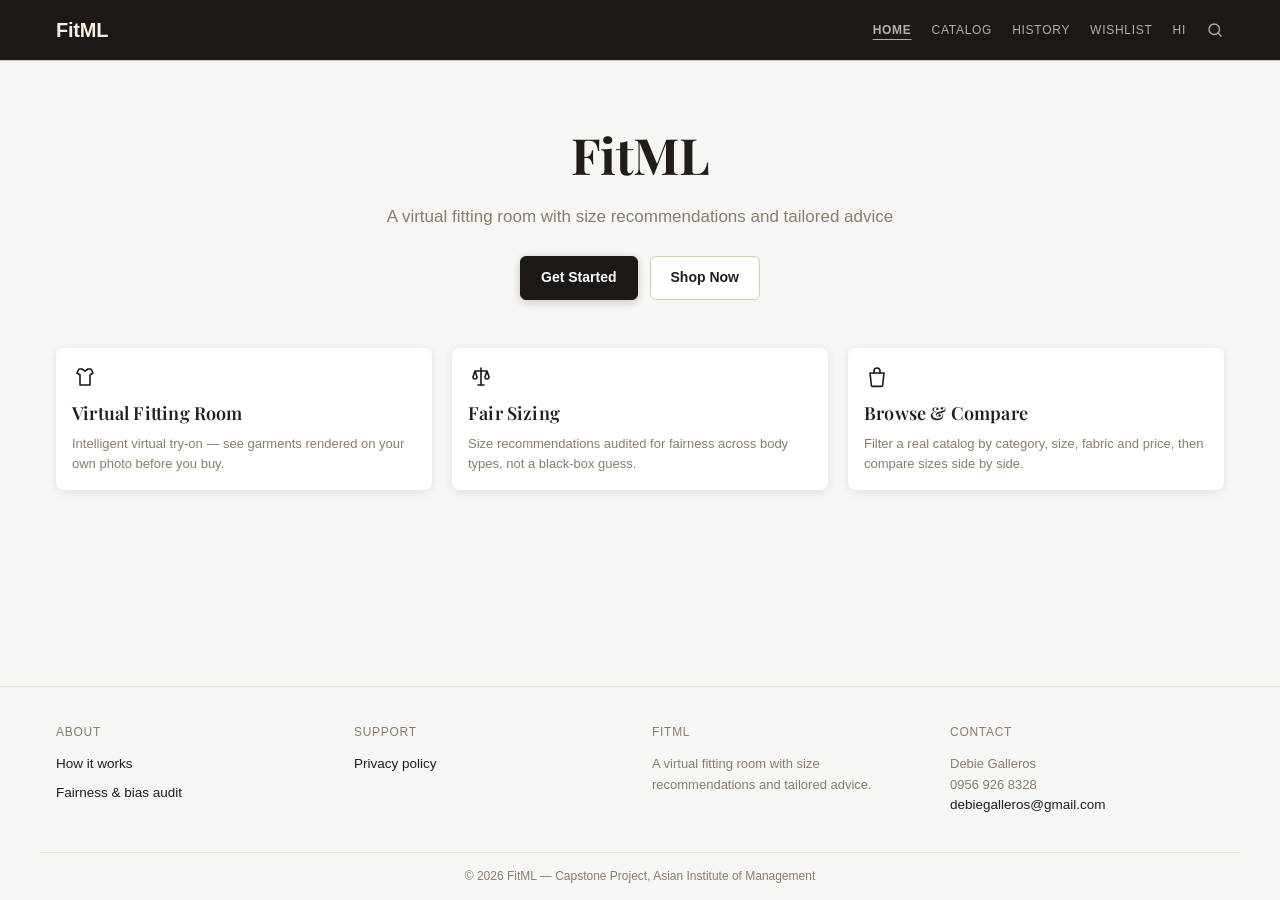
==== commit 1b8cf580: "docs: retitle to 'Intelligent Virtual Try-On' project-wide 'Augmented Reality Try-On' -> 'Intelligen" ====
--- a/frontend/index.html
+++ b/frontend/index.html
@@ -30,7 +30,7 @@
           <svg viewBox="0 0 24 24" fill="none" stroke="currentColor" stroke-width="1.6" stroke-linecap="round" stroke-linejoin="round"><path d="M6 4h3l3 2.2L15 4h3l2 4-3 2v10H7V10L4 8z"/></svg>
         </div>
         <h3>Virtual Fitting Room</h3>
-        <p>Interactive clothing try-on for e-commerce — see garments on your own photo before you buy.</p>
+        <p>Intelligent virtual try-on — see garments rendered on your own photo before you buy.</p>
       </div>
       <div class="card feature-card">
         <div class="icon" aria-hidden="true">
